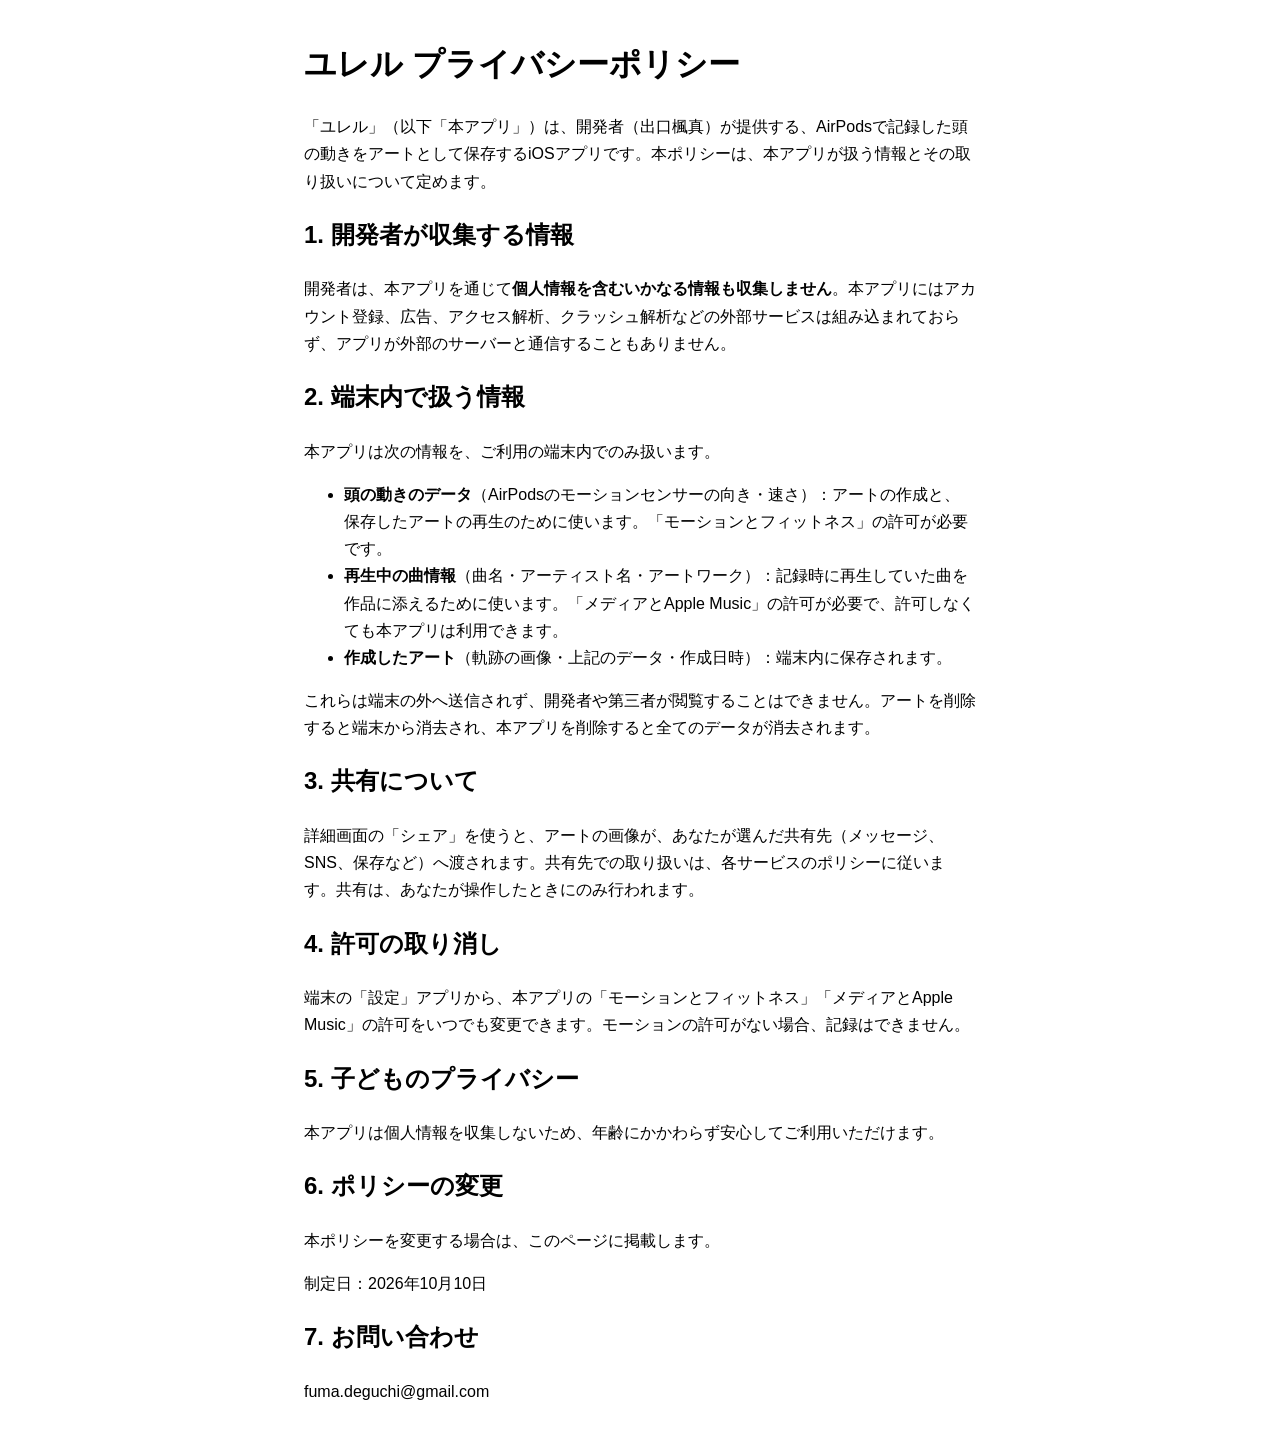
==== yureru/privacy.html @ b6e2cb12 "add: ユレルのサポートページとプライバシーポリシー Co-Authored-By: Claude Sonnet 5.5 <noreply@anthropic.com>" ====
<!DOCTYPE html>
<html lang="ja">
  <head>
    <meta charset="utf-8" />
    <meta name="viewport" content="width=device-width, initial-scale=1" />
    <title>ユレル プライバシーポリシー</title>
    <style>
      body { font-family: -apple-system, "Helvetica Neue", Arial, sans-serif; padding: 1em; max-width: 42em; margin: 0 auto; line-height: 1.7; }
    </style>
  </head>
  <body>
    <h1>ユレル プライバシーポリシー</h1>
    <p>
      「ユレル」（以下「本アプリ」）は、開発者（出口楓真）が提供する、AirPodsで記録した頭の動きをアートとして保存するiOSアプリです。本ポリシーは、本アプリが扱う情報とその取り扱いについて定めます。
    </p>

    <h2>1. 開発者が収集する情報</h2>
    <p>
      開発者は、本アプリを通じて<strong>個人情報を含むいかなる情報も収集しません</strong>。本アプリにはアカウント登録、広告、アクセス解析、クラッシュ解析などの外部サービスは組み込まれておらず、アプリが外部のサーバーと通信することもありません。
    </p>

    <h2>2. 端末内で扱う情報</h2>
    <p>本アプリは次の情報を、ご利用の端末内でのみ扱います。</p>
    <ul>
      <li>
        <strong>頭の動きのデータ</strong>（AirPodsのモーションセンサーの向き・速さ）：アートの作成と、保存したアートの再生のために使います。「モーションとフィットネス」の許可が必要です。
      </li>
      <li>
        <strong>再生中の曲情報</strong>（曲名・アーティスト名・アートワーク）：記録時に再生していた曲を作品に添えるために使います。「メディアとApple Music」の許可が必要で、許可しなくても本アプリは利用できます。
      </li>
      <li><strong>作成したアート</strong>（軌跡の画像・上記のデータ・作成日時）：端末内に保存されます。</li>
    </ul>
    <p>
      これらは端末の外へ送信されず、開発者や第三者が閲覧することはできません。アートを削除すると端末から消去され、本アプリを削除すると全てのデータが消去されます。
    </p>

    <h2>3. 共有について</h2>
    <p>
      詳細画面の「シェア」を使うと、アートの画像が、あなたが選んだ共有先（メッセージ、SNS、保存など）へ渡されます。共有先での取り扱いは、各サービスのポリシーに従います。共有は、あなたが操作したときにのみ行われます。
    </p>

    <h2>4. 許可の取り消し</h2>
    <p>
      端末の「設定」アプリから、本アプリの「モーションとフィットネス」「メディアとApple Music」の許可をいつでも変更できます。モーションの許可がない場合、記録はできません。
    </p>

    <h2>5. 子どものプライバシー</h2>
    <p>本アプリは個人情報を収集しないため、年齢にかかわらず安心してご利用いただけます。</p>

    <h2>6. ポリシーの変更</h2>
    <p>本ポリシーを変更する場合は、このページに掲載します。</p>
    <p>制定日：2026年10月10日</p>

    <h2>7. お問い合わせ</h2>
    <p>fuma.deguchi@gmail.com</p>
  </body>
</html>
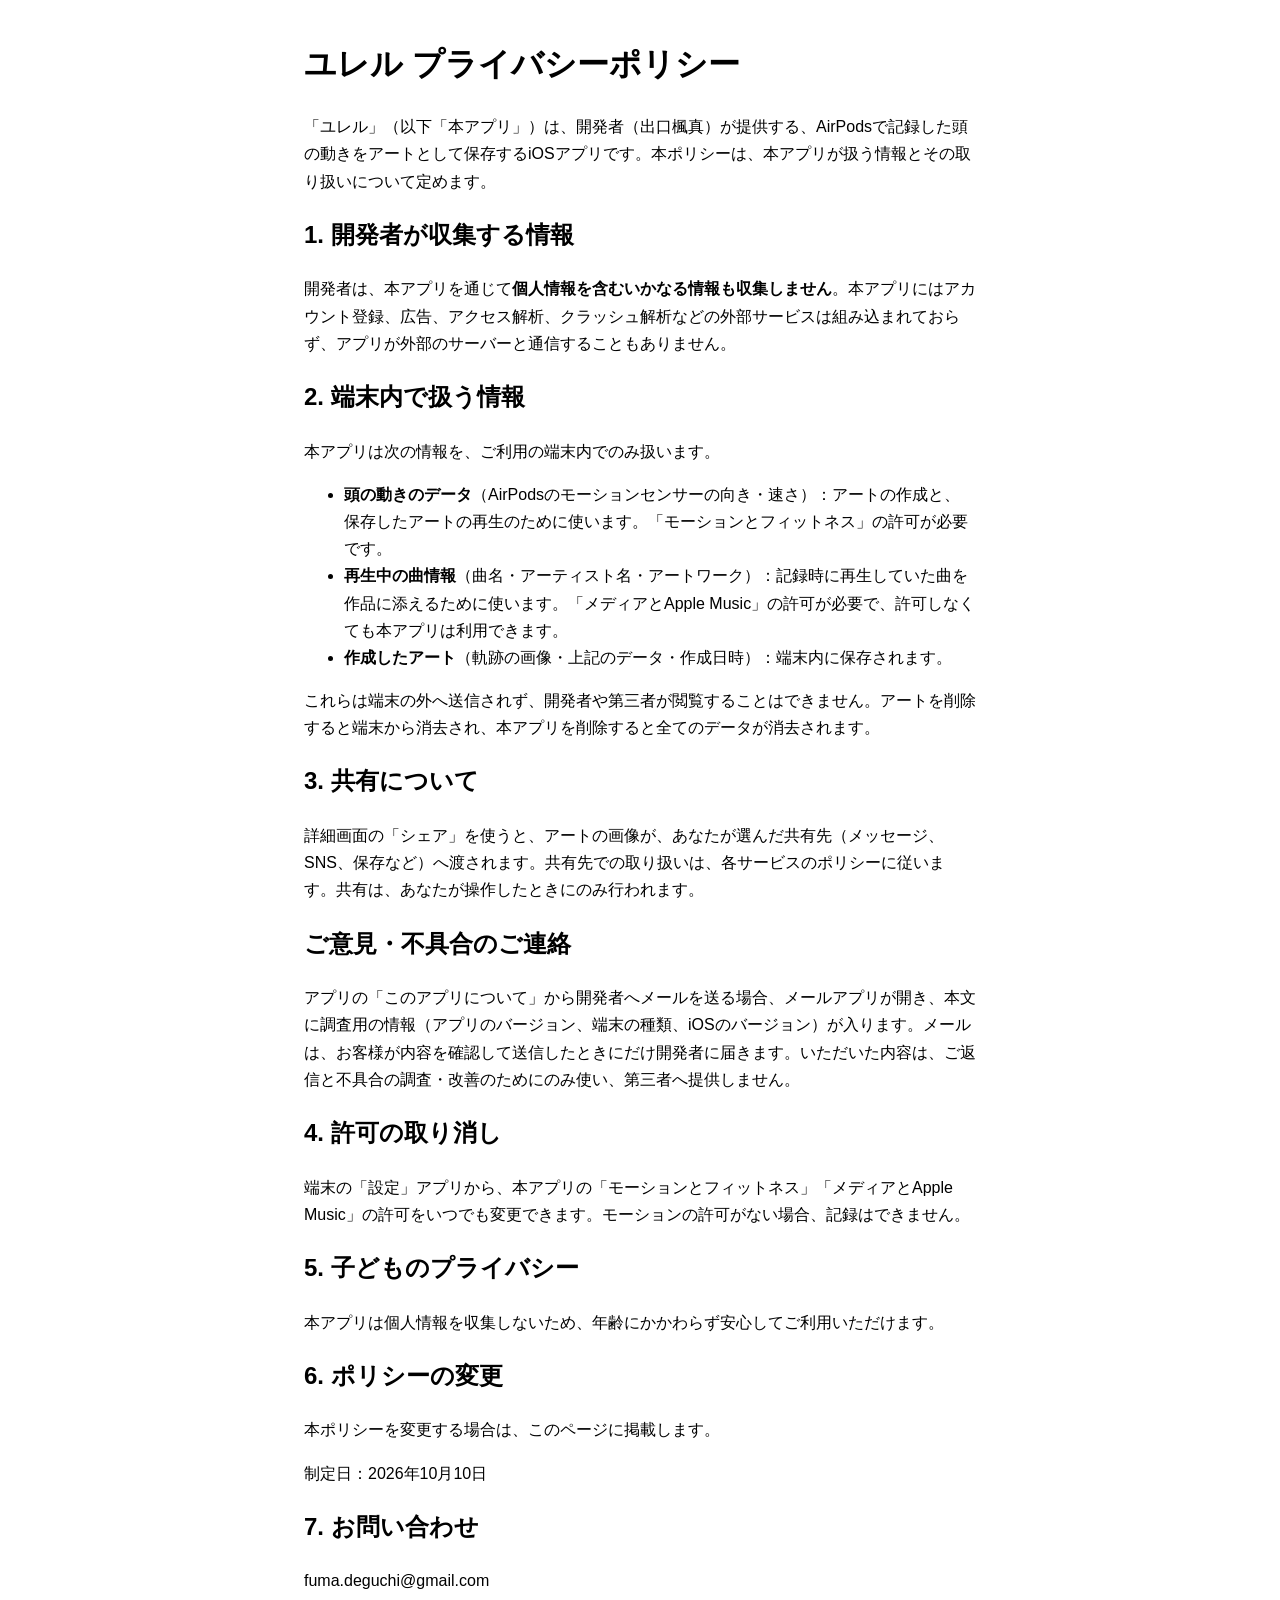
==== commit b3980e83: "add: プライバシーポリシーにご意見メールの扱いを追記 Co-Authored-By: Claude Sonnet 5.5 <noreply@anthropic.com>" ====
--- a/yureru/privacy.html
+++ b/yureru/privacy.html
@@ -39,6 +39,11 @@
       詳細画面の「シェア」を使うと、アートの画像が、あなたが選んだ共有先（メッセージ、SNS、保存など）へ渡されます。共有先での取り扱いは、各サービスのポリシーに従います。共有は、あなたが操作したときにのみ行われます。
     </p>
 
+    <h2>ご意見・不具合のご連絡</h2>
+    <p>
+      アプリの「このアプリについて」から開発者へメールを送る場合、メールアプリが開き、本文に調査用の情報（アプリのバージョン、端末の種類、iOSのバージョン）が入ります。メールは、お客様が内容を確認して送信したときにだけ開発者に届きます。いただいた内容は、ご返信と不具合の調査・改善のためにのみ使い、第三者へ提供しません。
+    </p>
+
     <h2>4. 許可の取り消し</h2>
     <p>
       端末の「設定」アプリから、本アプリの「モーションとフィットネス」「メディアとApple Music」の許可をいつでも変更できます。モーションの許可がない場合、記録はできません。
